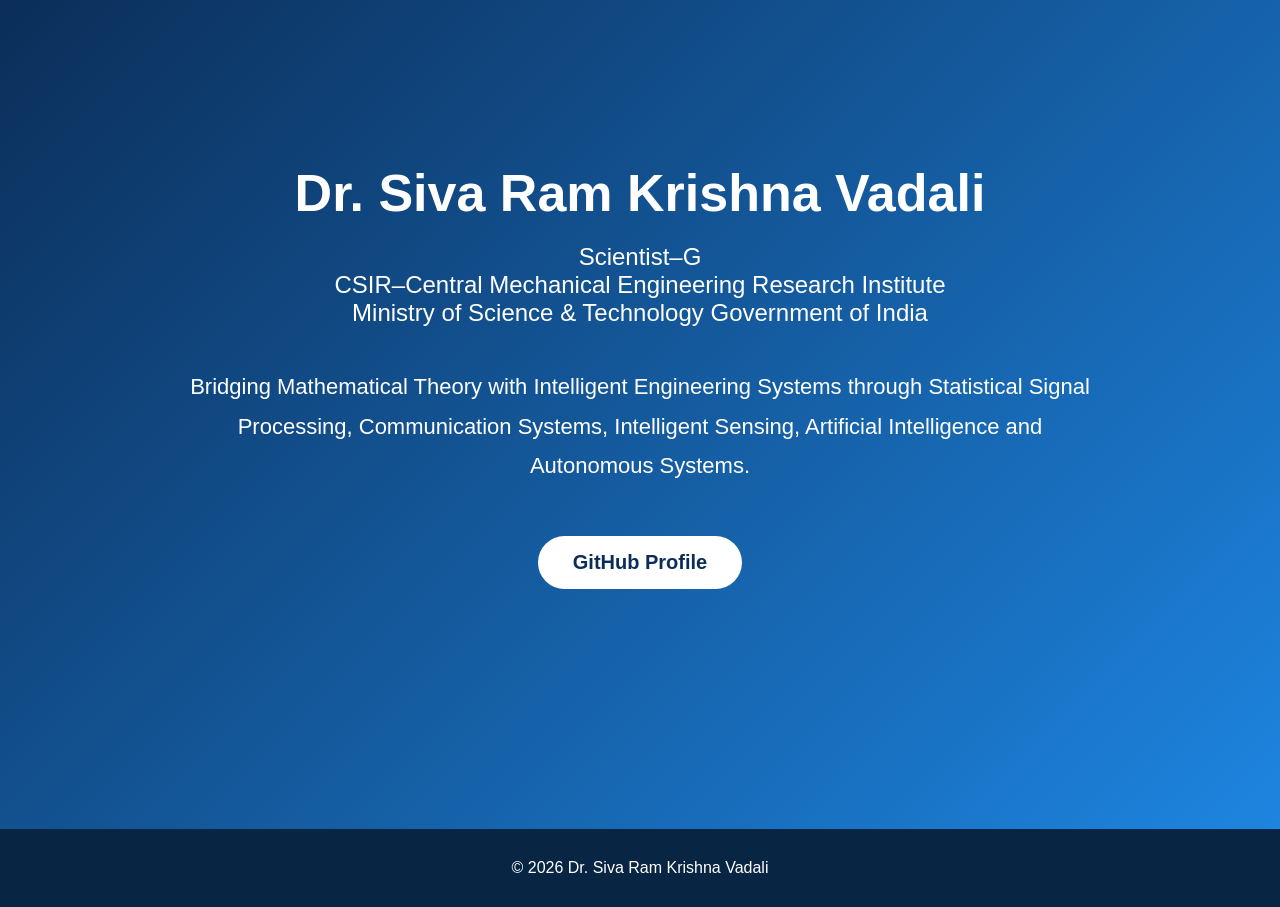
==== index.html @ efeb43cc "Update index.html" ====
<!DOCTYPE html>
<html lang="en">

<head>

<meta charset="UTF-8">

<meta name="viewport" content="width=device-width, initial-scale=1.0">

<title>Dr. Siva Ram Krishna Vadali</title>

<style>

body{

margin:0;

font-family:Segoe UI,Arial,sans-serif;

background:linear-gradient(135deg,#0B2E59,#1E88E5);

color:white;

text-align:center;

}

.hero{

padding:120px 20px;

}

h1{

font-size:52px;

margin-bottom:10px;

}

h2{

font-weight:300;

margin-bottom:40px;

}

p{

max-width:900px;

margin:auto;

font-size:22px;

line-height:1.8;

}

.button{

display:inline-block;

margin-top:50px;

padding:15px 35px;

background:white;

color:#0B2E59;

text-decoration:none;

font-size:20px;

border-radius:40px;

font-weight:bold;

}

.button:hover{

background:#FFD54F;

}

footer{

margin-top:120px;

padding:30px;

background:#082544;

}

</style>

</head>

<body>

<section class="hero">

<h1>Dr. Siva Ram Krishna Vadali</h1>

<h2>

Scientist–G

<br>

CSIR–Central Mechanical Engineering Research Institute

<br>

Ministry of Science & Technology

Government of India

</h2>

<p>

Bridging Mathematical Theory with Intelligent Engineering Systems through Statistical Signal Processing, Communication Systems, Intelligent Sensing, Artificial Intelligence and Autonomous Systems.

</p>

<a class="button"

href="https://github.com/vadali-SRK">

GitHub Profile

</a>

</section>

<footer>

© 2026 Dr. Siva Ram Krishna Vadali

</footer>

</body>

</html>
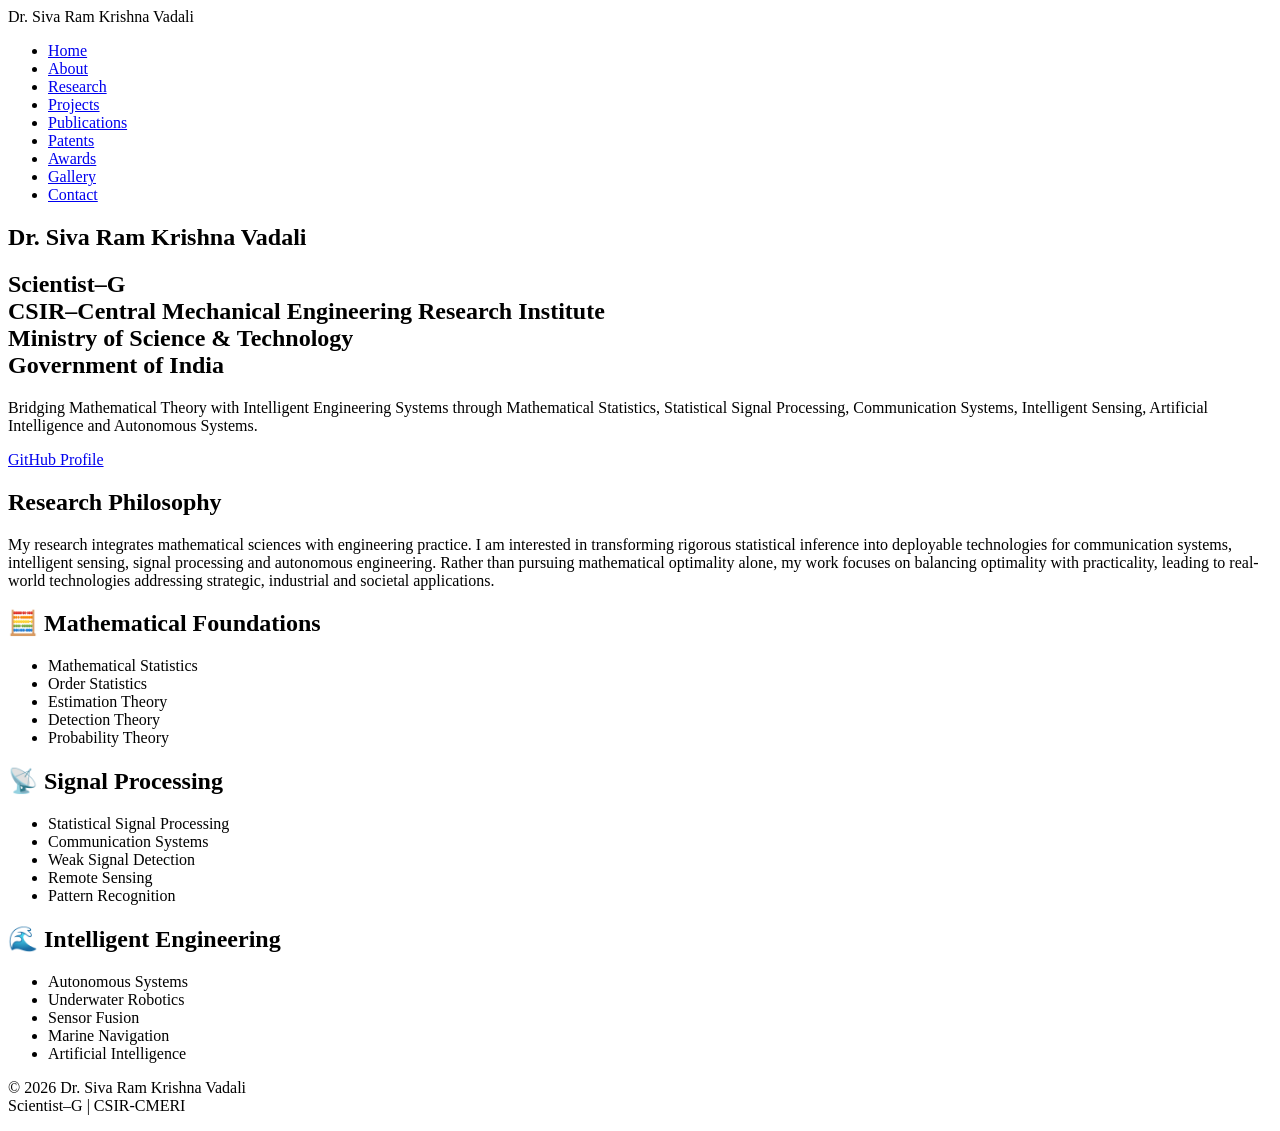
==== commit a5261558: "Update index.html" ====
--- a/index.html
+++ b/index.html
@@ -4,108 +4,57 @@
 <head>
 
 <meta charset="UTF-8">
-
 <meta name="viewport" content="width=device-width, initial-scale=1.0">
 
 <title>Dr. Siva Ram Krishna Vadali</title>
 
-<style>
-
-body{
-
-margin:0;
-
-font-family:Segoe UI,Arial,sans-serif;
-
-background:linear-gradient(135deg,#0B2E59,#1E88E5);
-
-color:white;
-
-text-align:center;
-
-}
-
-.hero{
-
-padding:120px 20px;
-
-}
-
-h1{
-
-font-size:52px;
-
-margin-bottom:10px;
-
-}
-
-h2{
-
-font-weight:300;
-
-margin-bottom:40px;
-
-}
-
-p{
-
-max-width:900px;
-
-margin:auto;
-
-font-size:22px;
-
-line-height:1.8;
-
-}
-
-.button{
-
-display:inline-block;
-
-margin-top:50px;
-
-padding:15px 35px;
-
-background:white;
-
-color:#0B2E59;
-
-text-decoration:none;
-
-font-size:20px;
-
-border-radius:40px;
-
-font-weight:bold;
-
-}
-
-.button:hover{
-
-background:#FFD54F;
-
-}
-
-footer{
-
-margin-top:120px;
-
-padding:30px;
-
-background:#082544;
-
-}
-
-</style>
+<link rel="stylesheet" href="css/style.css">
 
 </head>
 
 <body>
 
+<nav>
+
+<div class="logo">
+
+Dr. Siva Ram Krishna Vadali
+
+</div>
+
+<ul>
+
+<li><a href="#">Home</a></li>
+
+<li><a href="#">About</a></li>
+
+<li><a href="#">Research</a></li>
+
+<li><a href="#">Projects</a></li>
+
+<li><a href="#">Publications</a></li>
+
+<li><a href="#">Patents</a></li>
+
+<li><a href="#">Awards</a></li>
+
+<li><a href="#">Gallery</a></li>
+
+<li><a href="#">Contact</a></li>
+
+</ul>
+
+</nav>
+
+
+
 <section class="hero">
 
-<h1>Dr. Siva Ram Krishna Vadali</h1>
+<h1>
+
+Dr. Siva Ram Krishna Vadali
+
+</h1>
 
 <h2>
 
@@ -119,13 +68,18 @@
 
 Ministry of Science & Technology
 
+<br>
+
 Government of India
 
 </h2>
 
 <p>
 
-Bridging Mathematical Theory with Intelligent Engineering Systems through Statistical Signal Processing, Communication Systems, Intelligent Sensing, Artificial Intelligence and Autonomous Systems.
+Bridging Mathematical Theory with Intelligent Engineering Systems through
+Mathematical Statistics, Statistical Signal Processing,
+Communication Systems, Intelligent Sensing,
+Artificial Intelligence and Autonomous Systems.
 
 </p>
 
@@ -139,12 +93,132 @@
 
 </section>
 
+
+
+<section class="intro">
+
+<h2>
+
+Research Philosophy
+
+</h2>
+
+<p>
+
+My research integrates mathematical sciences with engineering practice.
+I am interested in transforming rigorous statistical inference into
+deployable technologies for communication systems, intelligent sensing,
+signal processing and autonomous engineering.
+
+Rather than pursuing mathematical optimality alone,
+my work focuses on balancing optimality with practicality,
+leading to real-world technologies addressing strategic,
+industrial and societal applications.
+
+</p>
+
+</section>
+
+
+
+<section class="cards">
+
+<div class="card">
+
+<h2>
+
+🧮 Mathematical Foundations
+
+</h2>
+
+<ul>
+
+<li>Mathematical Statistics</li>
+
+<li>Order Statistics</li>
+
+<li>Estimation Theory</li>
+
+<li>Detection Theory</li>
+
+<li>Probability Theory</li>
+
+</ul>
+
+</div>
+
+
+
+<div class="card">
+
+<h2>
+
+📡 Signal Processing
+
+</h2>
+
+<ul>
+
+<li>Statistical Signal Processing</li>
+
+<li>Communication Systems</li>
+
+<li>Weak Signal Detection</li>
+
+<li>Remote Sensing</li>
+
+<li>Pattern Recognition</li>
+
+</ul>
+
+</div>
+
+
+
+<div class="card">
+
+<h2>
+
+🌊 Intelligent Engineering
+
+</h2>
+
+<ul>
+
+<li>Autonomous Systems</li>
+
+<li>Underwater Robotics</li>
+
+<li>Sensor Fusion</li>
+
+<li>Marine Navigation</li>
+
+<li>Artificial Intelligence</li>
+
+</ul>
+
+</div>
+
+</section>
+
+
+
 <footer>
 
+<p>
+
 © 2026 Dr. Siva Ram Krishna Vadali
 
+<br>
+
+Scientist–G | CSIR-CMERI
+
+</p>
+
 </footer>
 
+<script src="js/script.js"></script>
+
 </body>
 
 </html>
--- a/css/style.css
+++ b/css/style.css
@@ -0,0 +1,3 @@
+body{
+
+}
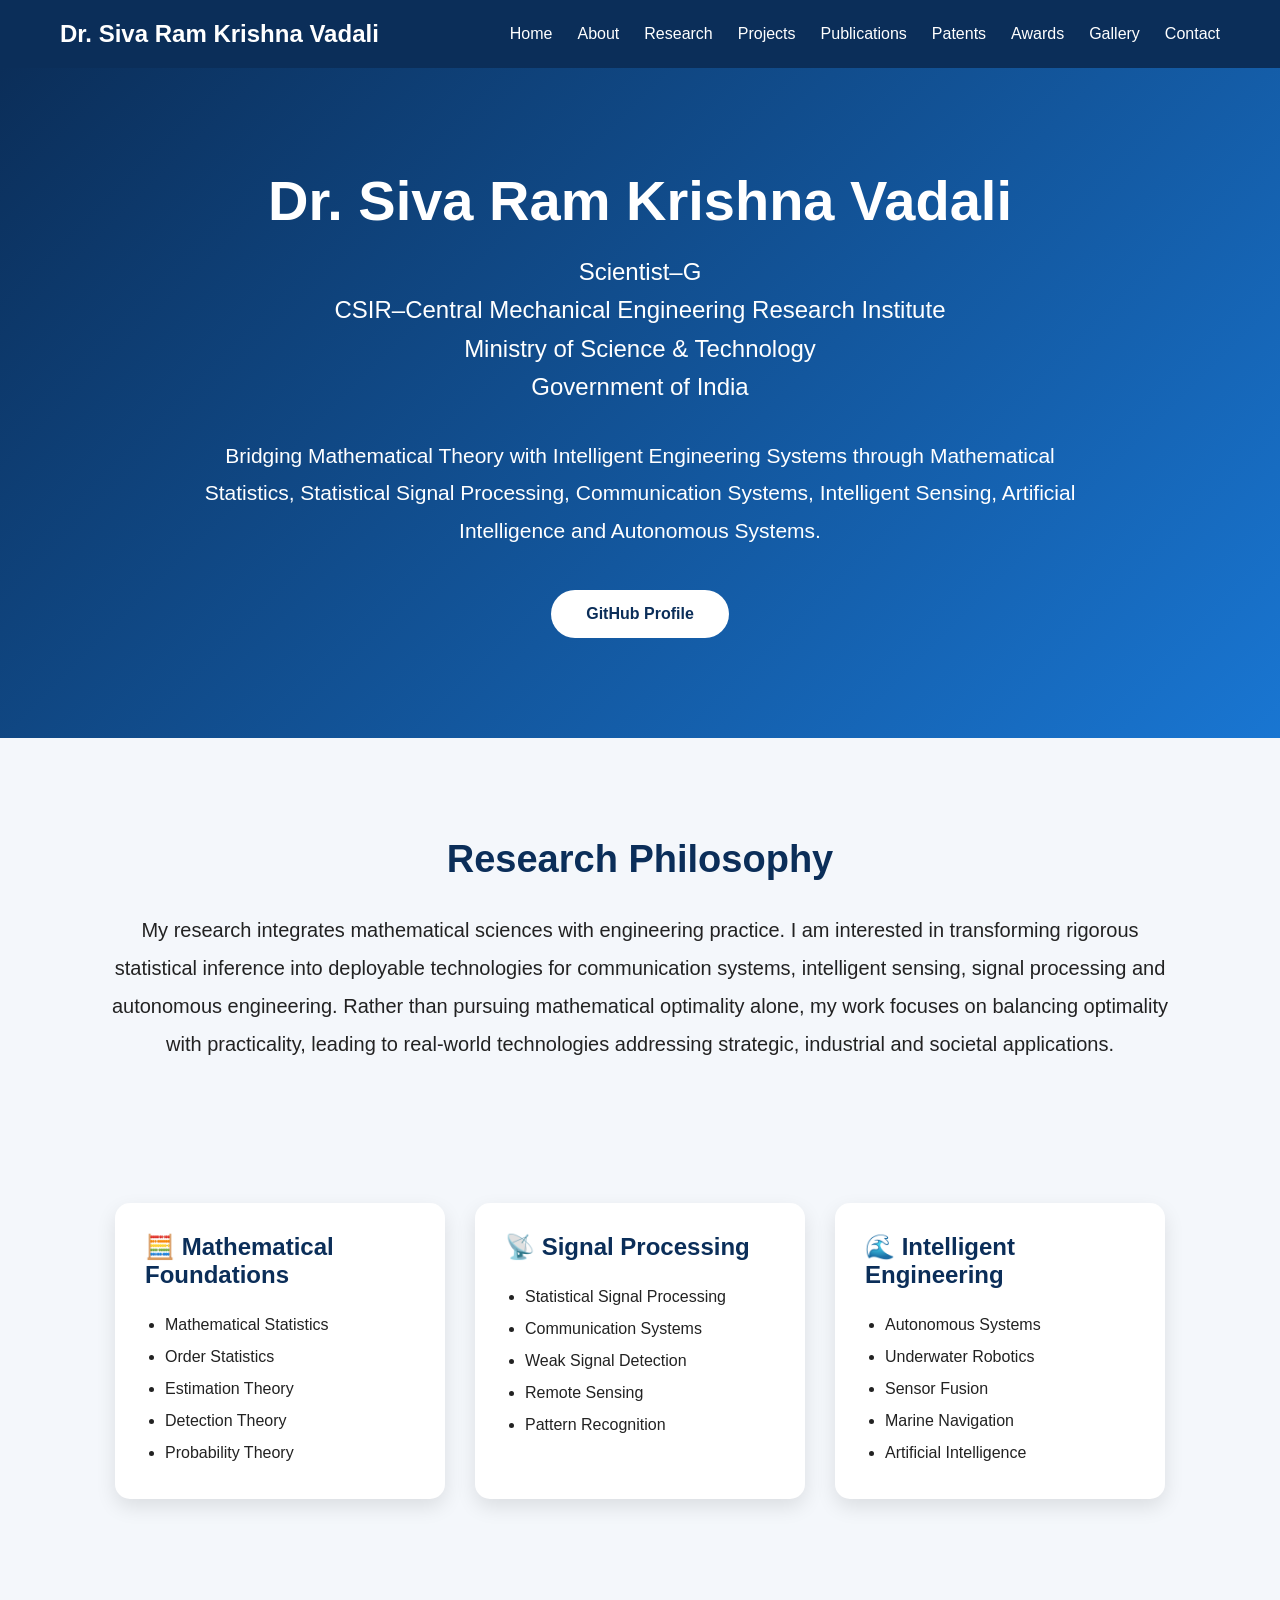
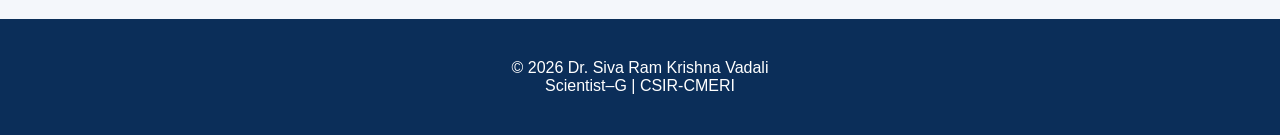
==== commit 675940c5: "Update index.html" ====
--- a/index.html
+++ b/index.html
@@ -24,23 +24,23 @@
 
 <ul>
 
-<li><a href="#">Home</a></li>
-
-<li><a href="#">About</a></li>
-
-<li><a href="#">Research</a></li>
-
-<li><a href="#">Projects</a></li>
-
-<li><a href="#">Publications</a></li>
-
-<li><a href="#">Patents</a></li>
-
-<li><a href="#">Awards</a></li>
-
-<li><a href="#">Gallery</a></li>
-
-<li><a href="#">Contact</a></li>
+<li><a href="index.html">Home</a></li>
+
+<li><a href="about.html">About</a></li>
+
+<li><a href="research.html">Research</a></li>
+
+<li><a href="projects.html">Projects</a></li>
+
+<li><a href="publications.html">Publications</a></li>
+
+<li><a href="patents.html">Patents</a></li>
+
+<li><a href="awards.html">Awards</a></li>
+
+<li><a href="gallery.html">Gallery</a></li>
+
+<li><a href="contact.html">Contact</a></li>
 
 </ul>
 
--- a/css/style.css
+++ b/css/style.css
@@ -1,3 +1,227 @@
+*{
+margin:0;
+padding:0;
+box-sizing:border-box;
+}
+
 body{
 
-}
+font-family:Segoe UI,Arial,sans-serif;
+
+background:#f4f7fb;
+
+color:#222;
+
+}
+
+nav{
+
+display:flex;
+
+justify-content:space-between;
+
+align-items:center;
+
+background:#0b2e59;
+
+padding:20px 60px;
+
+position:sticky;
+
+top:0;
+
+}
+
+.logo{
+
+color:white;
+
+font-size:24px;
+
+font-weight:bold;
+
+}
+
+nav ul{
+
+display:flex;
+
+list-style:none;
+
+gap:25px;
+
+}
+
+nav a{
+
+color:white;
+
+text-decoration:none;
+
+font-size:16px;
+
+}
+
+.hero{
+
+padding:100px 20px;
+
+text-align:center;
+
+background:linear-gradient(135deg,#0b2e59,#1976d2);
+
+color:white;
+
+}
+
+.hero h1{
+
+font-size:56px;
+
+margin-bottom:20px;
+
+}
+
+.hero h2{
+
+font-weight:300;
+
+line-height:1.6;
+
+margin-bottom:30px;
+
+}
+
+.hero p{
+
+max-width:900px;
+
+margin:auto;
+
+font-size:21px;
+
+line-height:1.8;
+
+}
+
+.button{
+
+display:inline-block;
+
+margin-top:40px;
+
+padding:15px 35px;
+
+background:white;
+
+color:#0b2e59;
+
+font-weight:bold;
+
+border-radius:40px;
+
+text-decoration:none;
+
+}
+
+.button:hover{
+
+background:#ffd54f;
+
+}
+
+.intro{
+
+max-width:1100px;
+
+margin:80px auto;
+
+padding:20px;
+
+text-align:center;
+
+}
+
+.intro h2{
+
+font-size:38px;
+
+margin-bottom:30px;
+
+color:#0b2e59;
+
+}
+
+.intro p{
+
+font-size:20px;
+
+line-height:1.9;
+
+}
+
+.cards{
+
+display:flex;
+
+justify-content:center;
+
+gap:30px;
+
+padding:40px;
+
+flex-wrap:wrap;
+
+}
+
+.card{
+
+background:white;
+
+width:330px;
+
+padding:30px;
+
+border-radius:15px;
+
+box-shadow:0 8px 20px rgba(0,0,0,0.1);
+
+transition:0.3s;
+
+}
+
+.card:hover{
+
+transform:translateY(-10px);
+
+}
+
+.card h2{
+
+color:#0b2e59;
+
+margin-bottom:20px;
+
+}
+
+.card ul{
+
+padding-left:20px;
+
+line-height:2;
+
+}
+
+footer{
+
+margin-top:80px;
+
+background:#0b2e59;
+
+color:white;
+
+text-align:center;
+
+padding:40px;
+
+}
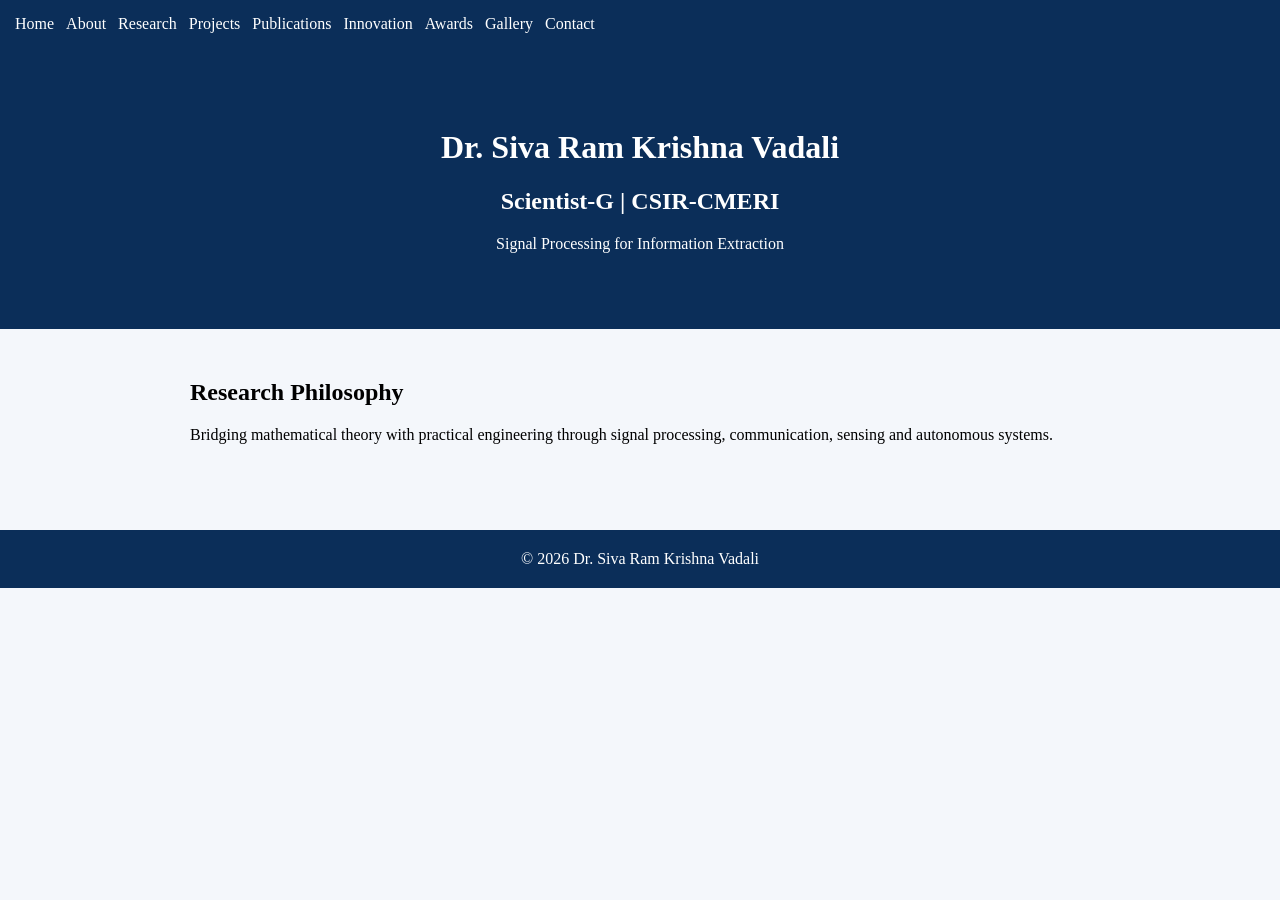
==== commit d8614179: "Add files via upload" ====
--- a/index.html
+++ b/index.html
@@ -1,224 +1 @@
-<!DOCTYPE html>
-<html lang="en">
-
-<head>
-
-<meta charset="UTF-8">
-<meta name="viewport" content="width=device-width, initial-scale=1.0">
-
-<title>Dr. Siva Ram Krishna Vadali</title>
-
-<link rel="stylesheet" href="css/style.css">
-
-</head>
-
-<body>
-
-<nav>
-
-<div class="logo">
-
-Dr. Siva Ram Krishna Vadali
-
-</div>
-
-<ul>
-
-<li><a href="index.html">Home</a></li>
-
-<li><a href="about.html">About</a></li>
-
-<li><a href="research.html">Research</a></li>
-
-<li><a href="projects.html">Projects</a></li>
-
-<li><a href="publications.html">Publications</a></li>
-
-<li><a href="patents.html">Patents</a></li>
-
-<li><a href="awards.html">Awards</a></li>
-
-<li><a href="gallery.html">Gallery</a></li>
-
-<li><a href="contact.html">Contact</a></li>
-
-</ul>
-
-</nav>
-
-
-
-<section class="hero">
-
-<h1>
-
-Dr. Siva Ram Krishna Vadali
-
-</h1>
-
-<h2>
-
-Scientist–G
-
-<br>
-
-CSIR–Central Mechanical Engineering Research Institute
-
-<br>
-
-Ministry of Science & Technology
-
-<br>
-
-Government of India
-
-</h2>
-
-<p>
-
-Bridging Mathematical Theory with Intelligent Engineering Systems through
-Mathematical Statistics, Statistical Signal Processing,
-Communication Systems, Intelligent Sensing,
-Artificial Intelligence and Autonomous Systems.
-
-</p>
-
-<a class="button"
-
-href="https://github.com/vadali-SRK">
-
-GitHub Profile
-
-</a>
-
-</section>
-
-
-
-<section class="intro">
-
-<h2>
-
-Research Philosophy
-
-</h2>
-
-<p>
-
-My research integrates mathematical sciences with engineering practice.
-I am interested in transforming rigorous statistical inference into
-deployable technologies for communication systems, intelligent sensing,
-signal processing and autonomous engineering.
-
-Rather than pursuing mathematical optimality alone,
-my work focuses on balancing optimality with practicality,
-leading to real-world technologies addressing strategic,
-industrial and societal applications.
-
-</p>
-
-</section>
-
-
-
-<section class="cards">
-
-<div class="card">
-
-<h2>
-
-🧮 Mathematical Foundations
-
-</h2>
-
-<ul>
-
-<li>Mathematical Statistics</li>
-
-<li>Order Statistics</li>
-
-<li>Estimation Theory</li>
-
-<li>Detection Theory</li>
-
-<li>Probability Theory</li>
-
-</ul>
-
-</div>
-
-
-
-<div class="card">
-
-<h2>
-
-📡 Signal Processing
-
-</h2>
-
-<ul>
-
-<li>Statistical Signal Processing</li>
-
-<li>Communication Systems</li>
-
-<li>Weak Signal Detection</li>
-
-<li>Remote Sensing</li>
-
-<li>Pattern Recognition</li>
-
-</ul>
-
-</div>
-
-
-
-<div class="card">
-
-<h2>
-
-🌊 Intelligent Engineering
-
-</h2>
-
-<ul>
-
-<li>Autonomous Systems</li>
-
-<li>Underwater Robotics</li>
-
-<li>Sensor Fusion</li>
-
-<li>Marine Navigation</li>
-
-<li>Artificial Intelligence</li>
-
-</ul>
-
-</div>
-
-</section>
-
-
-
-<footer>
-
-<p>
-
-© 2026 Dr. Siva Ram Krishna Vadali
-
-<br>
-
-Scientist–G | CSIR-CMERI
-
-</p>
-
-</footer>
-
-<script src="js/script.js"></script>
-
-</body>
-
-</html>
+<!doctype html><html><head><meta charset="utf-8"><meta name="viewport" content="width=device-width,initial-scale=1"><title>Home</title><link rel="stylesheet" href="css/style.css"></head><body><nav><a href="index.html">Home</a><a href="about.html">About</a><a href="research.html">Research</a><a href="projects.html">Projects</a><a href="publications.html">Publications</a><a href="innovation.html">Innovation</a><a href="awards.html">Awards</a><a href="gallery.html">Gallery</a><a href="contact.html">Contact</a></nav><div class='hero'><h1>Dr. Siva Ram Krishna Vadali</h1><h2>Scientist-G | CSIR-CMERI</h2><p>Signal Processing for Information Extraction</p></div><div class='container'><h2>Research Philosophy</h2><p>Bridging mathematical theory with practical engineering through signal processing, communication, sensing and autonomous systems.</p></div><footer>© 2026 Dr. Siva Ram Krishna Vadali</footer></body></html>
--- a/css/style.css
+++ b/css/style.css
@@ -1,227 +1 @@
-*{
-margin:0;
-padding:0;
-box-sizing:border-box;
-}
-
-body{
-
-font-family:Segoe UI,Arial,sans-serif;
-
-background:#f4f7fb;
-
-color:#222;
-
-}
-
-nav{
-
-display:flex;
-
-justify-content:space-between;
-
-align-items:center;
-
-background:#0b2e59;
-
-padding:20px 60px;
-
-position:sticky;
-
-top:0;
-
-}
-
-.logo{
-
-color:white;
-
-font-size:24px;
-
-font-weight:bold;
-
-}
-
-nav ul{
-
-display:flex;
-
-list-style:none;
-
-gap:25px;
-
-}
-
-nav a{
-
-color:white;
-
-text-decoration:none;
-
-font-size:16px;
-
-}
-
-.hero{
-
-padding:100px 20px;
-
-text-align:center;
-
-background:linear-gradient(135deg,#0b2e59,#1976d2);
-
-color:white;
-
-}
-
-.hero h1{
-
-font-size:56px;
-
-margin-bottom:20px;
-
-}
-
-.hero h2{
-
-font-weight:300;
-
-line-height:1.6;
-
-margin-bottom:30px;
-
-}
-
-.hero p{
-
-max-width:900px;
-
-margin:auto;
-
-font-size:21px;
-
-line-height:1.8;
-
-}
-
-.button{
-
-display:inline-block;
-
-margin-top:40px;
-
-padding:15px 35px;
-
-background:white;
-
-color:#0b2e59;
-
-font-weight:bold;
-
-border-radius:40px;
-
-text-decoration:none;
-
-}
-
-.button:hover{
-
-background:#ffd54f;
-
-}
-
-.intro{
-
-max-width:1100px;
-
-margin:80px auto;
-
-padding:20px;
-
-text-align:center;
-
-}
-
-.intro h2{
-
-font-size:38px;
-
-margin-bottom:30px;
-
-color:#0b2e59;
-
-}
-
-.intro p{
-
-font-size:20px;
-
-line-height:1.9;
-
-}
-
-.cards{
-
-display:flex;
-
-justify-content:center;
-
-gap:30px;
-
-padding:40px;
-
-flex-wrap:wrap;
-
-}
-
-.card{
-
-background:white;
-
-width:330px;
-
-padding:30px;
-
-border-radius:15px;
-
-box-shadow:0 8px 20px rgba(0,0,0,0.1);
-
-transition:0.3s;
-
-}
-
-.card:hover{
-
-transform:translateY(-10px);
-
-}
-
-.card h2{
-
-color:#0b2e59;
-
-margin-bottom:20px;
-
-}
-
-.card ul{
-
-padding-left:20px;
-
-line-height:2;
-
-}
-
-footer{
-
-margin-top:80px;
-
-background:#0b2e59;
-
-color:white;
-
-text-align:center;
-
-padding:40px;
-
-}
+body{font-family:Segoe UI;margin:0;background:#f4f7fb}nav{background:#0b2e59;padding:15px}nav a{color:#fff;margin-right:12px;text-decoration:none}.hero{background:#0b2e59;color:#fff;padding:60px;text-align:center}.container{max-width:900px;margin:auto;padding:30px}footer{background:#0b2e59;color:#fff;padding:20px;text-align:center;margin-top:40px}
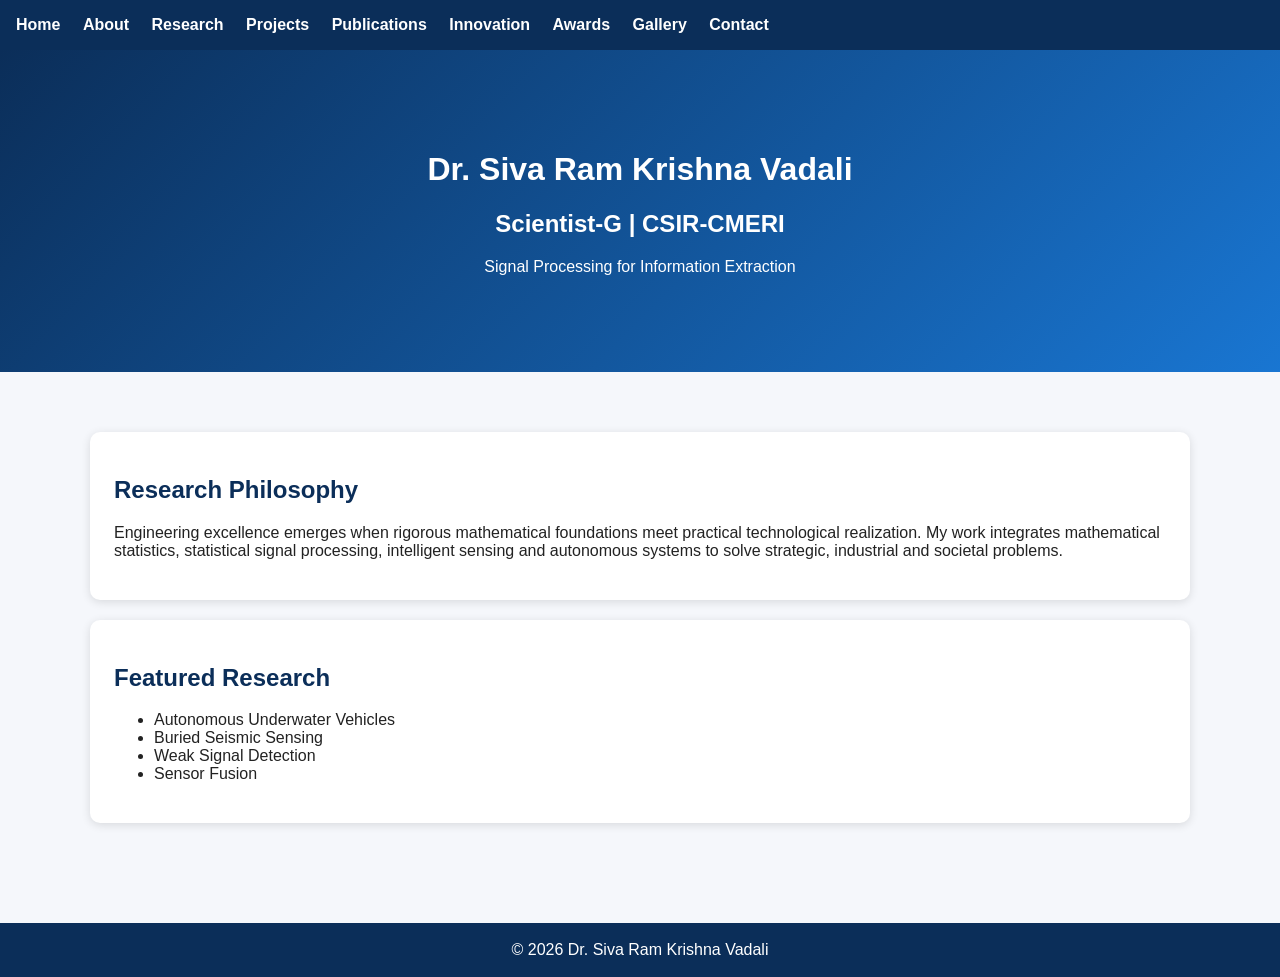
==== commit 9d529ba7: "Add files via upload" ====
--- a/index.html
+++ b/index.html
@@ -1 +1,14 @@
-<!doctype html><html><head><meta charset="utf-8"><meta name="viewport" content="width=device-width,initial-scale=1"><title>Home</title><link rel="stylesheet" href="css/style.css"></head><body><nav><a href="index.html">Home</a><a href="about.html">About</a><a href="research.html">Research</a><a href="projects.html">Projects</a><a href="publications.html">Publications</a><a href="innovation.html">Innovation</a><a href="awards.html">Awards</a><a href="gallery.html">Gallery</a><a href="contact.html">Contact</a></nav><div class='hero'><h1>Dr. Siva Ram Krishna Vadali</h1><h2>Scientist-G | CSIR-CMERI</h2><p>Signal Processing for Information Extraction</p></div><div class='container'><h2>Research Philosophy</h2><p>Bridging mathematical theory with practical engineering through signal processing, communication, sensing and autonomous systems.</p></div><footer>© 2026 Dr. Siva Ram Krishna Vadali</footer></body></html>+<!DOCTYPE html><html><head><meta charset='utf-8'><meta name='viewport' content='width=device-width,initial-scale=1'><title>index</title><link rel='stylesheet' href='css/style.css'></head><body><nav>
+<a href="index.html">Home</a>
+<a href="about.html">About</a>
+<a href="research.html">Research</a>
+<a href="projects.html">Projects</a>
+<a href="publications.html">Publications</a>
+<a href="innovation.html">Innovation</a>
+<a href="awards.html">Awards</a>
+<a href="gallery.html">Gallery</a>
+<a href="contact.html">Contact</a>
+</nav><div class='hero'><h1>Dr. Siva Ram Krishna Vadali</h1><h2>Scientist-G | CSIR-CMERI</h2><p>Signal Processing for Information Extraction</p></div>
+<div class='container'>
+<div class='card'><h2>Research Philosophy</h2><p>Engineering excellence emerges when rigorous mathematical foundations meet practical technological realization. My work integrates mathematical statistics, statistical signal processing, intelligent sensing and autonomous systems to solve strategic, industrial and societal problems.</p></div>
+<div class='card'><h2>Featured Research</h2><ul><li>Autonomous Underwater Vehicles</li><li>Buried Seismic Sensing</li><li>Weak Signal Detection</li><li>Sensor Fusion</li></ul></div></div><footer>© 2026 Dr. Siva Ram Krishna Vadali</footer></body></html>
--- a/css/style.css
+++ b/css/style.css
@@ -1 +1,8 @@
-body{font-family:Segoe UI;margin:0;background:#f4f7fb}nav{background:#0b2e59;padding:15px}nav a{color:#fff;margin-right:12px;text-decoration:none}.hero{background:#0b2e59;color:#fff;padding:60px;text-align:center}.container{max-width:900px;margin:auto;padding:30px}footer{background:#0b2e59;color:#fff;padding:20px;text-align:center;margin-top:40px}+body{margin:0;font-family:Segoe UI,Arial;background:#f5f7fb;color:#222}
+nav{background:#0b2e59;padding:16px;position:sticky;top:0}
+nav a{color:#fff;text-decoration:none;margin-right:18px;font-weight:600}
+.hero{padding:80px 20px;background:linear-gradient(135deg,#0b2e59,#1976d2);color:#fff;text-align:center}
+.container{max-width:1100px;margin:auto;padding:40px}
+.card{background:#fff;padding:24px;margin:20px 0;border-radius:10px;box-shadow:0 2px 10px rgba(0,0,0,.12)}
+footer{background:#0b2e59;color:#fff;text-align:center;padding:18px;margin-top:40px}
+h1,h2{color:#0b2e59}.hero h1,.hero h2{color:#fff}
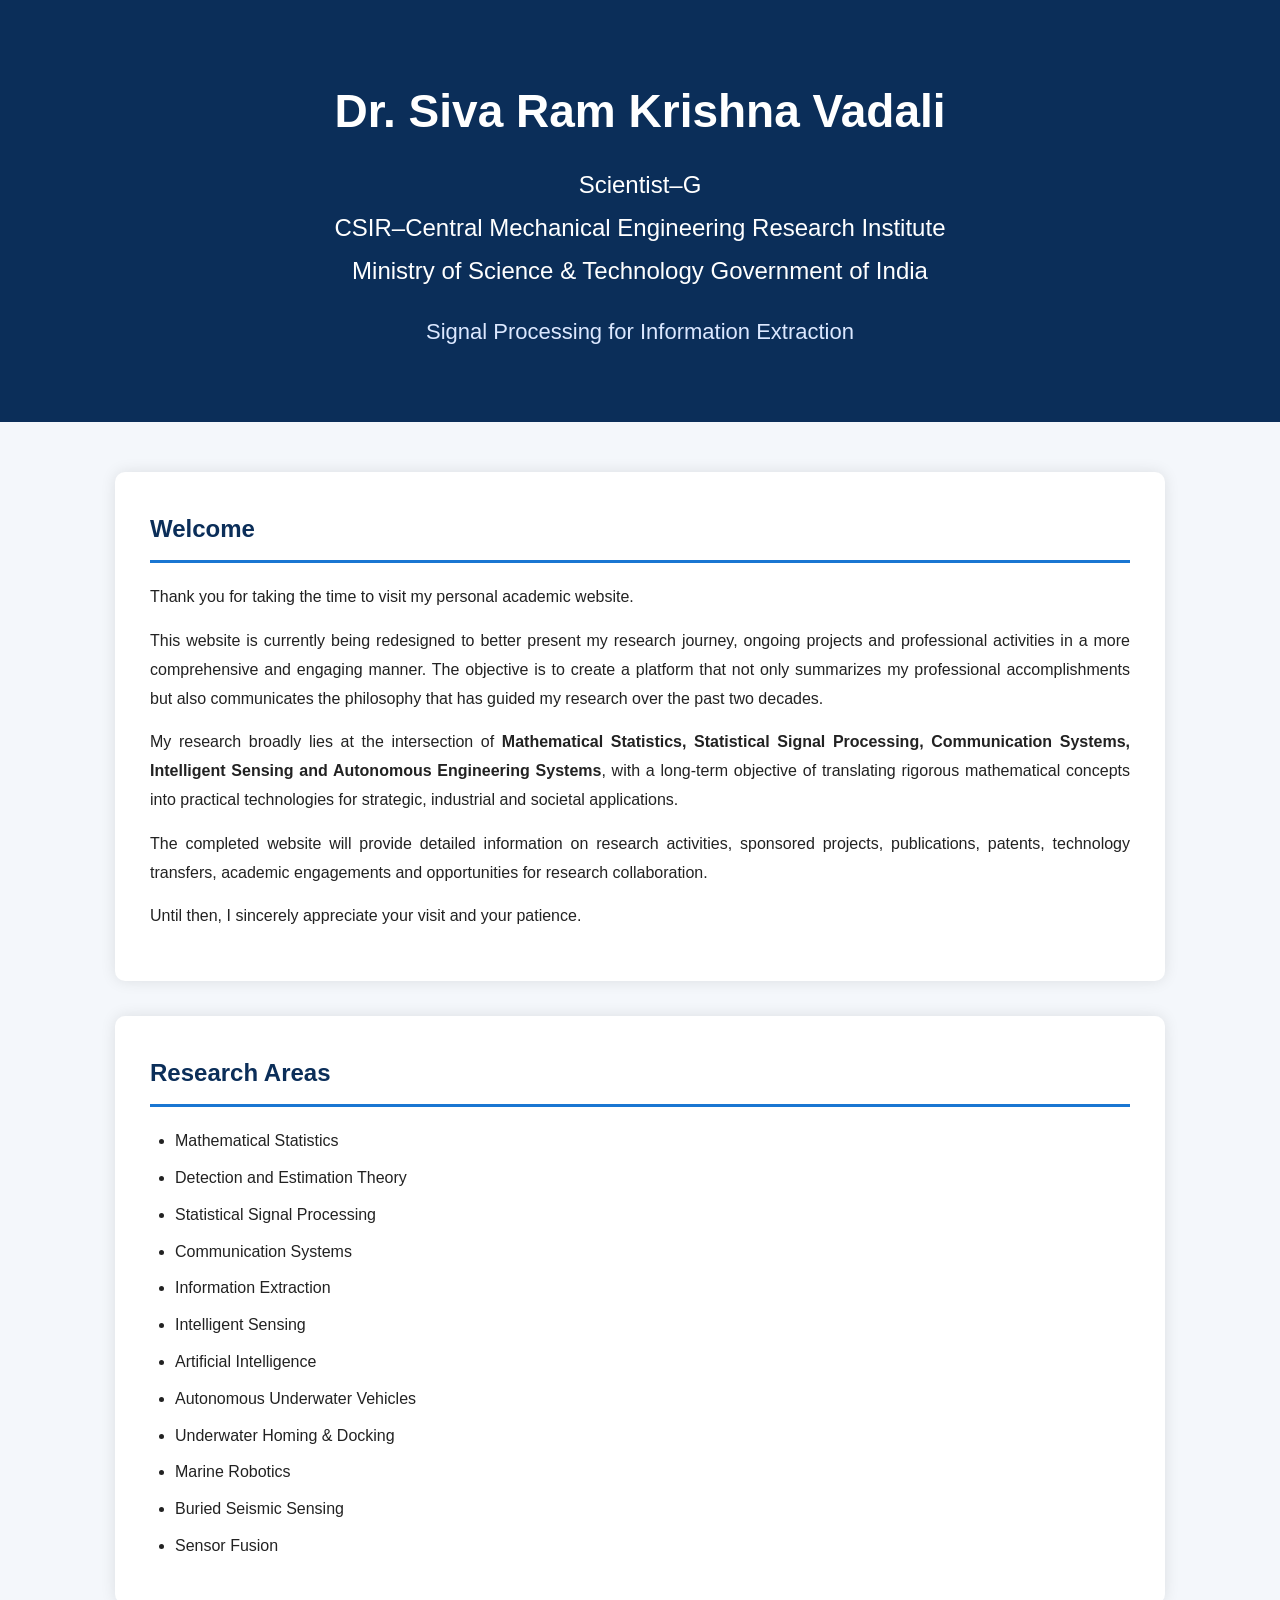
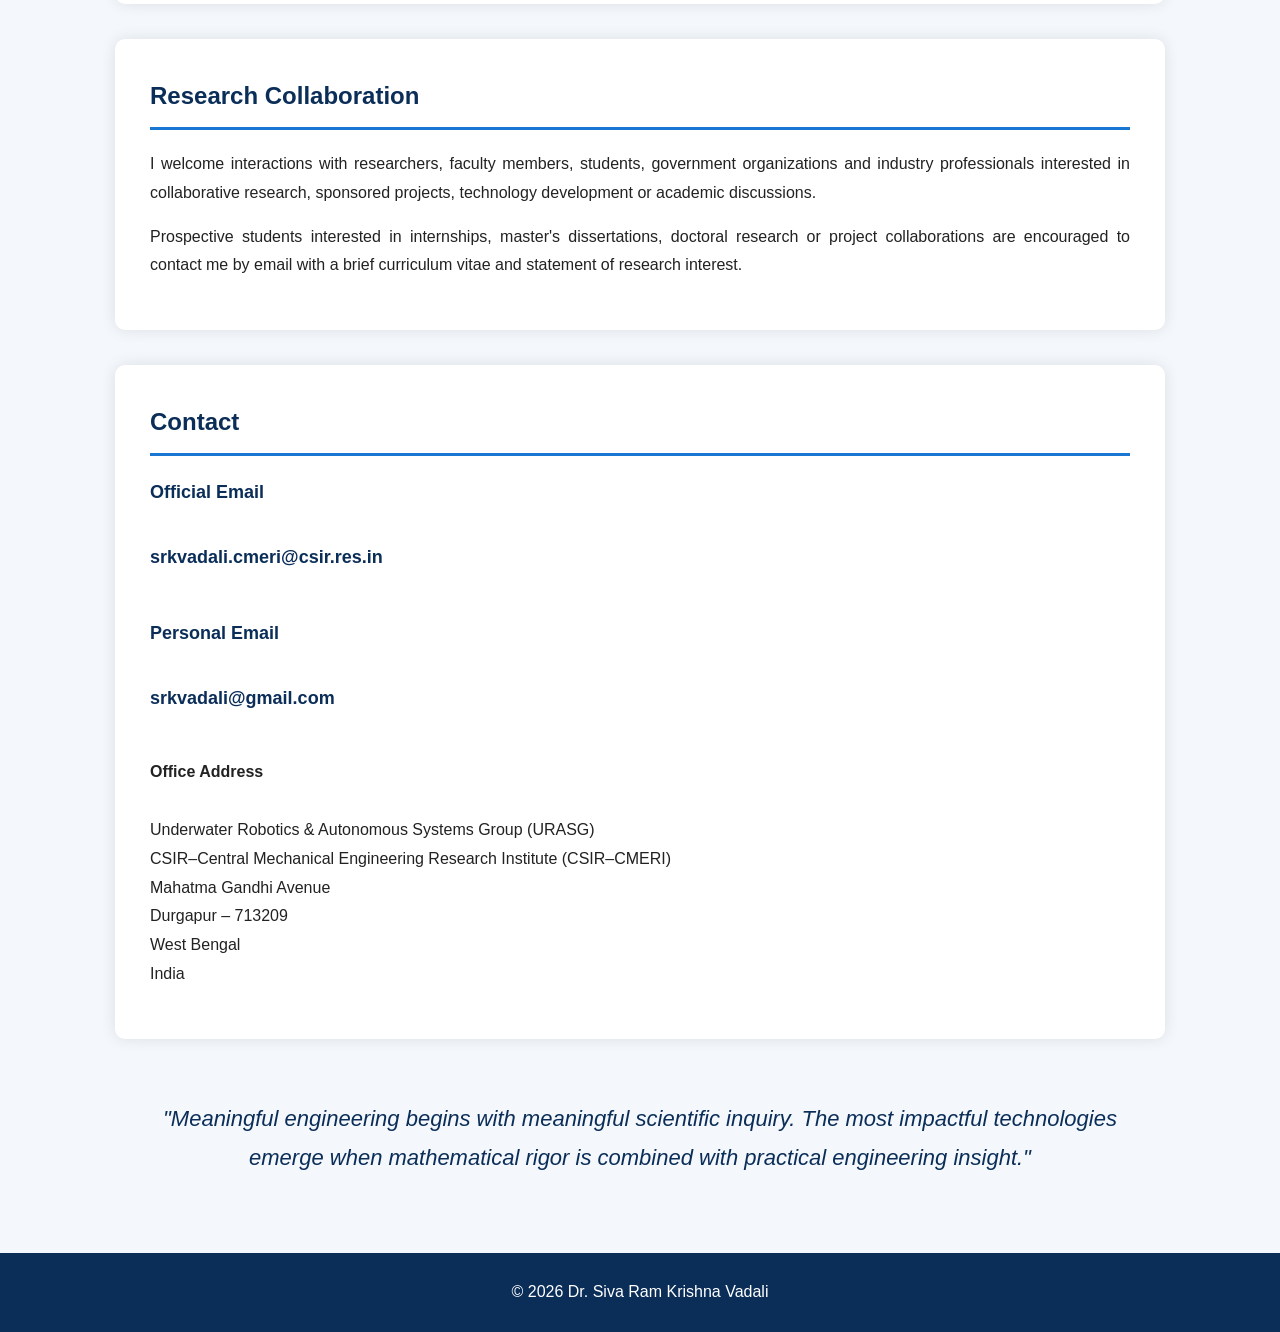
==== commit 64c2027d: "Update index.html" ====
--- a/index.html
+++ b/index.html
@@ -1,14 +1,351 @@
-<!DOCTYPE html><html><head><meta charset='utf-8'><meta name='viewport' content='width=device-width,initial-scale=1'><title>index</title><link rel='stylesheet' href='css/style.css'></head><body><nav>
-<a href="index.html">Home</a>
-<a href="about.html">About</a>
-<a href="research.html">Research</a>
-<a href="projects.html">Projects</a>
-<a href="publications.html">Publications</a>
-<a href="innovation.html">Innovation</a>
-<a href="awards.html">Awards</a>
-<a href="gallery.html">Gallery</a>
-<a href="contact.html">Contact</a>
-</nav><div class='hero'><h1>Dr. Siva Ram Krishna Vadali</h1><h2>Scientist-G | CSIR-CMERI</h2><p>Signal Processing for Information Extraction</p></div>
-<div class='container'>
-<div class='card'><h2>Research Philosophy</h2><p>Engineering excellence emerges when rigorous mathematical foundations meet practical technological realization. My work integrates mathematical statistics, statistical signal processing, intelligent sensing and autonomous systems to solve strategic, industrial and societal problems.</p></div>
-<div class='card'><h2>Featured Research</h2><ul><li>Autonomous Underwater Vehicles</li><li>Buried Seismic Sensing</li><li>Weak Signal Detection</li><li>Sensor Fusion</li></ul></div></div><footer>© 2026 Dr. Siva Ram Krishna Vadali</footer></body></html>+<!DOCTYPE html>
+<html lang="en">
+
+<head>
+
+<meta charset="UTF-8">
+<meta name="viewport" content="width=device-width, initial-scale=1.0">
+
+<title>Dr. Siva Ram Krishna Vadali</title>
+
+<style>
+
+*{
+    margin:0;
+    padding:0;
+    box-sizing:border-box;
+}
+
+body{
+
+    font-family:Segoe UI, Arial, sans-serif;
+    background:#f4f7fb;
+    color:#222;
+    line-height:1.8;
+
+}
+
+header{
+
+    background:#0b2e59;
+    color:white;
+    text-align:center;
+    padding:70px 20px;
+
+}
+
+header h1{
+
+    font-size:46px;
+    margin-bottom:10px;
+
+}
+
+header h2{
+
+    font-weight:400;
+    margin-bottom:20px;
+
+}
+
+.tagline{
+
+    font-size:22px;
+    color:#dce8ff;
+
+}
+
+.container{
+
+    max-width:1100px;
+    margin:auto;
+    padding:50px 25px;
+
+}
+
+.section{
+
+    background:white;
+    padding:35px;
+    margin-bottom:35px;
+    border-radius:10px;
+    box-shadow:0px 0px 15px rgba(0,0,0,0.10);
+
+}
+
+.section h2{
+
+    color:#0b2e59;
+    margin-bottom:20px;
+    border-bottom:3px solid #1976d2;
+    padding-bottom:10px;
+
+}
+
+.section p{
+
+    text-align:justify;
+    margin-bottom:15px;
+
+}
+
+ul{
+
+    margin-left:25px;
+
+}
+
+li{
+
+    margin-bottom:8px;
+
+}
+
+.quote{
+
+    font-size:22px;
+    text-align:center;
+    font-style:italic;
+    color:#0b2e59;
+    padding:25px;
+
+}
+
+footer{
+
+    background:#0b2e59;
+    color:white;
+    text-align:center;
+    padding:25px;
+
+}
+
+.email{
+
+    color:#0b2e59;
+    font-weight:bold;
+    font-size:18px;
+
+}
+
+</style>
+
+</head>
+
+<body>
+
+<header>
+
+<h1>
+
+Dr. Siva Ram Krishna Vadali
+
+</h1>
+
+<h2>
+
+Scientist–G
+
+<br>
+
+CSIR–Central Mechanical Engineering Research Institute
+
+<br>
+
+Ministry of Science & Technology
+
+Government of India
+
+</h2>
+
+<div class="tagline">
+
+Signal Processing for Information Extraction
+
+</div>
+
+</header>
+
+<div class="container">
+
+<div class="section">
+
+<h2>
+
+Welcome
+
+</h2>
+
+<p>
+
+Thank you for taking the time to visit my personal academic website.
+
+</p>
+
+<p>
+
+This website is currently being redesigned to better present my research journey, ongoing projects and professional activities in a more comprehensive and engaging manner. The objective is to create a platform that not only summarizes my professional accomplishments but also communicates the philosophy that has guided my research over the past two decades.
+
+</p>
+
+<p>
+
+My research broadly lies at the intersection of <b>Mathematical Statistics, Statistical Signal Processing, Communication Systems, Intelligent Sensing and Autonomous Engineering Systems</b>, with a long-term objective of translating rigorous mathematical concepts into practical technologies for strategic, industrial and societal applications.
+
+</p>
+
+<p>
+
+The completed website will provide detailed information on research activities, sponsored projects, publications, patents, technology transfers, academic engagements and opportunities for research collaboration.
+
+</p>
+
+<p>
+
+Until then, I sincerely appreciate your visit and your patience.
+
+</p>
+
+</div>
+
+<div class="section">
+
+<h2>
+
+Research Areas
+
+</h2>
+
+<ul>
+
+<li>Mathematical Statistics</li>
+
+<li>Detection and Estimation Theory</li>
+
+<li>Statistical Signal Processing</li>
+
+<li>Communication Systems</li>
+
+<li>Information Extraction</li>
+
+<li>Intelligent Sensing</li>
+
+<li>Artificial Intelligence</li>
+
+<li>Autonomous Underwater Vehicles</li>
+
+<li>Underwater Homing & Docking</li>
+
+<li>Marine Robotics</li>
+
+<li>Buried Seismic Sensing</li>
+
+<li>Sensor Fusion</li>
+
+</ul>
+
+</div>
+
+<div class="section">
+
+<h2>
+
+Research Collaboration
+
+</h2>
+
+<p>
+
+I welcome interactions with researchers, faculty members, students, government organizations and industry professionals interested in collaborative research, sponsored projects, technology development or academic discussions.
+
+</p>
+
+<p>
+
+Prospective students interested in internships, master's dissertations, doctoral research or project collaborations are encouraged to contact me by email with a brief curriculum vitae and statement of research interest.
+
+</p>
+
+</div>
+
+<div class="section">
+
+<h2>
+
+Contact
+
+</h2>
+
+<p class="email">
+
+Official Email
+
+<br><br>
+
+srkvadali.cmeri@csir.res.in
+
+</p>
+
+<br>
+
+<p class="email">
+
+Personal Email
+
+<br><br>
+
+srkvadali@gmail.com
+
+</p>
+
+<br>
+
+<p>
+
+<b>Office Address</b>
+
+<br><br>
+
+Underwater Robotics & Autonomous Systems Group (URASG)
+
+<br>
+
+CSIR–Central Mechanical Engineering Research Institute (CSIR–CMERI)
+
+<br>
+
+Mahatma Gandhi Avenue
+
+<br>
+
+Durgapur – 713209
+
+<br>
+
+West Bengal
+
+<br>
+
+India
+
+</p>
+
+</div>
+
+<div class="quote">
+
+"Meaningful engineering begins with meaningful scientific inquiry. The most impactful technologies emerge when mathematical rigor is combined with practical engineering insight."
+
+</div>
+
+</div>
+
+<footer>
+
+© 2026 Dr. Siva Ram Krishna Vadali
+
+</footer>
+
+</body>
+
+</html>
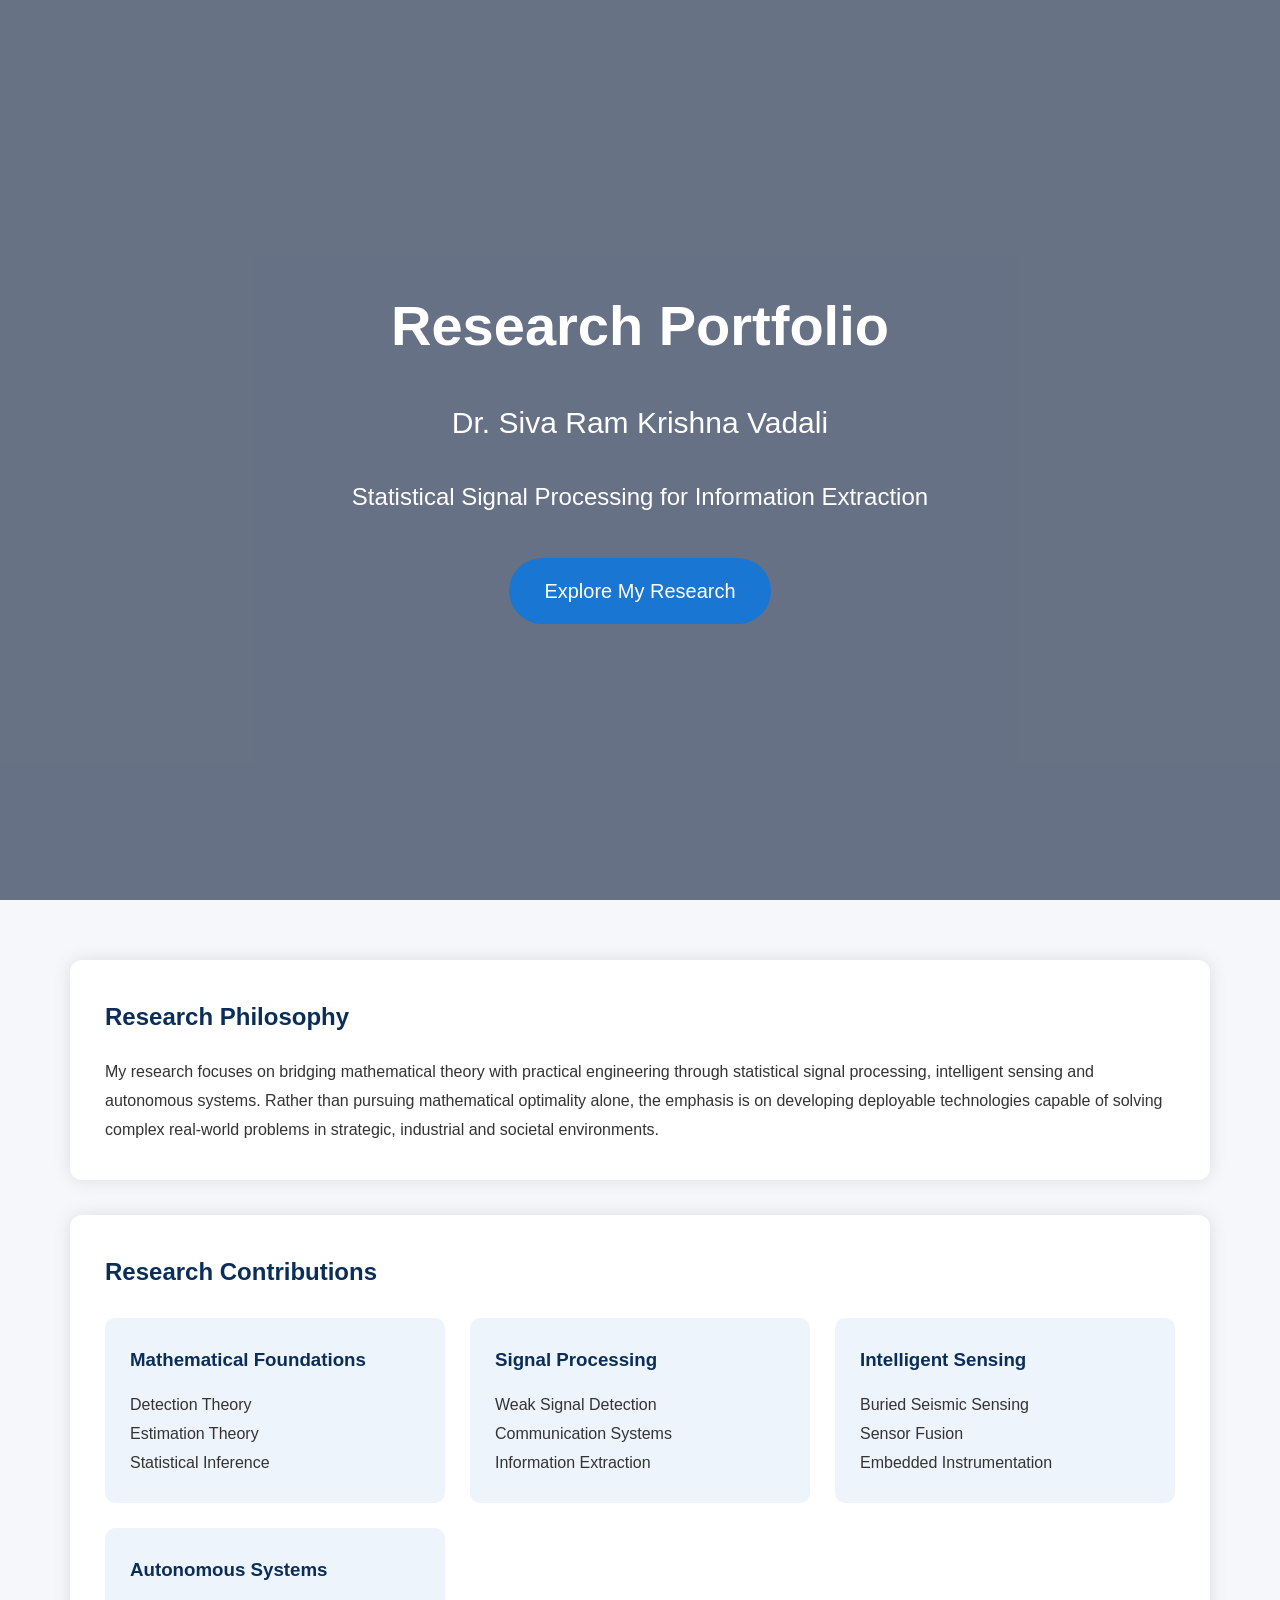
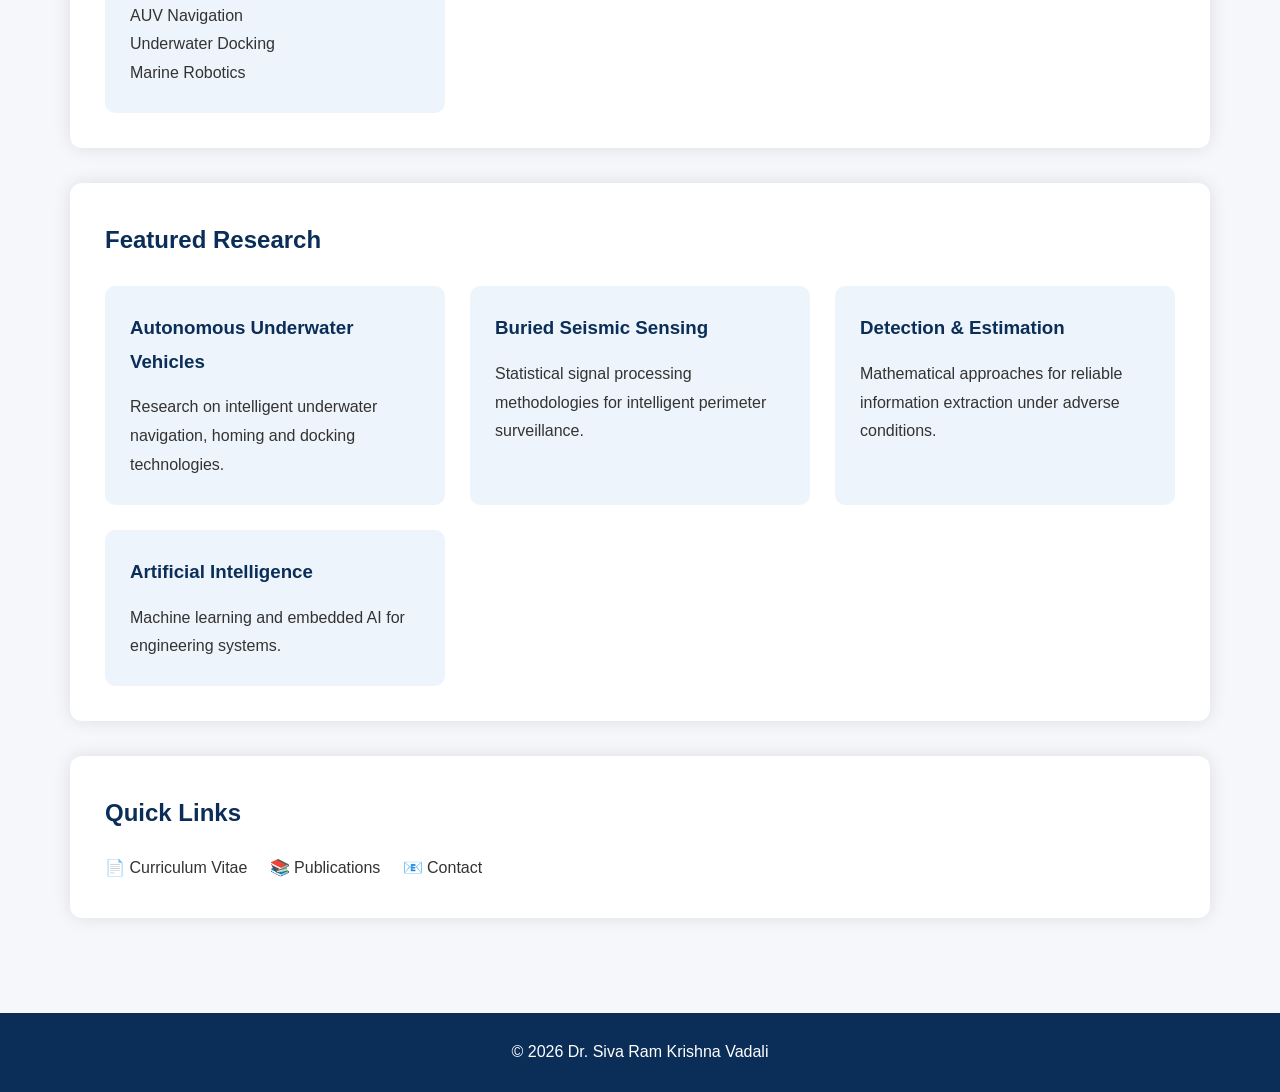
==== commit 87da368c: "Update index.html" ====
--- a/index.html
+++ b/index.html
@@ -6,125 +6,190 @@
 <meta charset="UTF-8">
 <meta name="viewport" content="width=device-width, initial-scale=1.0">
 
-<title>Dr. Siva Ram Krishna Vadali</title>
+<title>Research Portfolio | Dr. Siva Ram Krishna Vadali</title>
 
 <style>
 
 *{
-    margin:0;
-    padding:0;
-    box-sizing:border-box;
+margin:0;
+padding:0;
+box-sizing:border-box;
 }
 
 body{
 
-    font-family:Segoe UI, Arial, sans-serif;
-    background:#f4f7fb;
-    color:#222;
-    line-height:1.8;
-
-}
-
-header{
-
-    background:#0b2e59;
-    color:white;
-    text-align:center;
-    padding:70px 20px;
-
-}
-
-header h1{
-
-    font-size:46px;
-    margin-bottom:10px;
-
-}
-
-header h2{
-
-    font-weight:400;
-    margin-bottom:20px;
-
-}
-
-.tagline{
-
-    font-size:22px;
-    color:#dce8ff;
+font-family:Segoe UI,Arial,sans-serif;
+background:#f5f7fb;
+color:#333;
+line-height:1.8;
+
+}
+
+.hero{
+
+height:100vh;
+
+background:url("images/hero.jpg") center center/cover no-repeat;
+
+display:flex;
+
+justify-content:center;
+
+align-items:center;
+
+text-align:center;
+
+position:relative;
+
+}
+
+.hero::before{
+
+content:"";
+
+position:absolute;
+
+top:0;
+
+left:0;
+
+right:0;
+
+bottom:0;
+
+background:rgba(8,25,55,0.60);
+
+}
+
+.hero-content{
+
+position:relative;
+
+z-index:2;
+
+color:white;
+
+max-width:900px;
+
+padding:20px;
+
+}
+
+.hero h1{
+
+font-size:56px;
+
+margin-bottom:20px;
+
+}
+
+.hero h2{
+
+font-size:30px;
+
+font-weight:400;
+
+margin-bottom:25px;
+
+}
+
+.hero p{
+
+font-size:24px;
+
+}
+
+.button{
+
+display:inline-block;
+
+margin-top:40px;
+
+padding:15px 35px;
+
+background:#1976d2;
+
+color:white;
+
+text-decoration:none;
+
+border-radius:40px;
+
+font-size:20px;
 
 }
 
 .container{
 
-    max-width:1100px;
-    margin:auto;
-    padding:50px 25px;
-
-}
-
-.section{
-
-    background:white;
-    padding:35px;
-    margin-bottom:35px;
-    border-radius:10px;
-    box-shadow:0px 0px 15px rgba(0,0,0,0.10);
-
-}
-
-.section h2{
-
-    color:#0b2e59;
-    margin-bottom:20px;
-    border-bottom:3px solid #1976d2;
-    padding-bottom:10px;
-
-}
-
-.section p{
-
-    text-align:justify;
-    margin-bottom:15px;
-
-}
-
-ul{
-
-    margin-left:25px;
-
-}
-
-li{
-
-    margin-bottom:8px;
-
-}
-
-.quote{
-
-    font-size:22px;
-    text-align:center;
-    font-style:italic;
-    color:#0b2e59;
-    padding:25px;
+max-width:1200px;
+
+margin:auto;
+
+padding:60px 30px;
+
+}
+
+.card{
+
+background:white;
+
+padding:35px;
+
+margin-bottom:35px;
+
+border-radius:12px;
+
+box-shadow:0px 0px 18px rgba(0,0,0,0.10);
+
+}
+
+.card h2{
+
+color:#0b2e59;
+
+margin-bottom:20px;
+
+}
+
+.grid{
+
+display:grid;
+
+grid-template-columns:repeat(auto-fit,minmax(280px,1fr));
+
+gap:25px;
+
+margin-top:25px;
+
+}
+
+.box{
+
+background:#eef4fb;
+
+padding:25px;
+
+border-radius:10px;
+
+}
+
+.box h3{
+
+color:#0b2e59;
+
+margin-bottom:15px;
 
 }
 
 footer{
 
-    background:#0b2e59;
-    color:white;
-    text-align:center;
-    padding:25px;
-
-}
-
-.email{
-
-    color:#0b2e59;
-    font-weight:bold;
-    font-size:18px;
+background:#0b2e59;
+
+color:white;
+
+text-align:center;
+
+padding:25px;
 
 }
 
@@ -134,207 +199,213 @@
 
 <body>
 
-<header>
+<section class="hero">
+
+<div class="hero-content">
 
 <h1>
 
+Research Portfolio
+
+</h1>
+
+<h2>
+
 Dr. Siva Ram Krishna Vadali
 
-</h1>
+</h2>
+
+<p>
+
+Statistical Signal Processing for Information Extraction
+
+</p>
+
+<a class="button" href="#research">
+
+Explore My Research
+
+</a>
+
+</div>
+
+</section>
+
+<div class="container">
+
+<div class="card">
 
 <h2>
 
-Scientist–G
-
-<br>
-
-CSIR–Central Mechanical Engineering Research Institute
-
-<br>
-
-Ministry of Science & Technology
-
-Government of India
+Research Philosophy
 
 </h2>
 
-<div class="tagline">
-
-Signal Processing for Information Extraction
-
-</div>
-
-</header>
-
-<div class="container">
-
-<div class="section">
+<p>
+
+My research focuses on bridging mathematical theory with practical engineering through statistical signal processing, intelligent sensing and autonomous systems. Rather than pursuing mathematical optimality alone, the emphasis is on developing deployable technologies capable of solving complex real-world problems in strategic, industrial and societal environments.
+
+</p>
+
+</div>
+
+<div class="card" id="research">
 
 <h2>
 
-Welcome
+Research Contributions
 
 </h2>
 
-<p>
-
-Thank you for taking the time to visit my personal academic website.
-
-</p>
-
-<p>
-
-This website is currently being redesigned to better present my research journey, ongoing projects and professional activities in a more comprehensive and engaging manner. The objective is to create a platform that not only summarizes my professional accomplishments but also communicates the philosophy that has guided my research over the past two decades.
-
-</p>
-
-<p>
-
-My research broadly lies at the intersection of <b>Mathematical Statistics, Statistical Signal Processing, Communication Systems, Intelligent Sensing and Autonomous Engineering Systems</b>, with a long-term objective of translating rigorous mathematical concepts into practical technologies for strategic, industrial and societal applications.
-
-</p>
-
-<p>
-
-The completed website will provide detailed information on research activities, sponsored projects, publications, patents, technology transfers, academic engagements and opportunities for research collaboration.
-
-</p>
-
-<p>
-
-Until then, I sincerely appreciate your visit and your patience.
-
-</p>
-
-</div>
-
-<div class="section">
+<div class="grid">
+
+<div class="box">
+
+<h3>Mathematical Foundations</h3>
+
+<p>
+
+Detection Theory<br>
+
+Estimation Theory<br>
+
+Statistical Inference
+
+</p>
+
+</div>
+
+<div class="box">
+
+<h3>Signal Processing</h3>
+
+<p>
+
+Weak Signal Detection<br>
+
+Communication Systems<br>
+
+Information Extraction
+
+</p>
+
+</div>
+
+<div class="box">
+
+<h3>Intelligent Sensing</h3>
+
+<p>
+
+Buried Seismic Sensing<br>
+
+Sensor Fusion<br>
+
+Embedded Instrumentation
+
+</p>
+
+</div>
+
+<div class="box">
+
+<h3>Autonomous Systems</h3>
+
+<p>
+
+AUV Navigation<br>
+
+Underwater Docking<br>
+
+Marine Robotics
+
+</p>
+
+</div>
+
+</div>
+
+</div>
+
+<div class="card">
 
 <h2>
 
-Research Areas
+Featured Research
 
 </h2>
 
-<ul>
-
-<li>Mathematical Statistics</li>
-
-<li>Detection and Estimation Theory</li>
-
-<li>Statistical Signal Processing</li>
-
-<li>Communication Systems</li>
-
-<li>Information Extraction</li>
-
-<li>Intelligent Sensing</li>
-
-<li>Artificial Intelligence</li>
-
-<li>Autonomous Underwater Vehicles</li>
-
-<li>Underwater Homing & Docking</li>
-
-<li>Marine Robotics</li>
-
-<li>Buried Seismic Sensing</li>
-
-<li>Sensor Fusion</li>
-
-</ul>
-
-</div>
-
-<div class="section">
+<div class="grid">
+
+<div class="box">
+
+<h3>Autonomous Underwater Vehicles</h3>
+
+<p>
+
+Research on intelligent underwater navigation, homing and docking technologies.
+
+</p>
+
+</div>
+
+<div class="box">
+
+<h3>Buried Seismic Sensing</h3>
+
+<p>
+
+Statistical signal processing methodologies for intelligent perimeter surveillance.
+
+</p>
+
+</div>
+
+<div class="box">
+
+<h3>Detection & Estimation</h3>
+
+<p>
+
+Mathematical approaches for reliable information extraction under adverse conditions.
+
+</p>
+
+</div>
+
+<div class="box">
+
+<h3>Artificial Intelligence</h3>
+
+<p>
+
+Machine learning and embedded AI for engineering systems.
+
+</p>
+
+</div>
+
+</div>
+
+</div>
+
+<div class="card">
 
 <h2>
 
-Research Collaboration
+Quick Links
 
 </h2>
 
 <p>
 
-I welcome interactions with researchers, faculty members, students, government organizations and industry professionals interested in collaborative research, sponsored projects, technology development or academic discussions.
-
-</p>
-
-<p>
-
-Prospective students interested in internships, master's dissertations, doctoral research or project collaborations are encouraged to contact me by email with a brief curriculum vitae and statement of research interest.
-
-</p>
-
-</div>
-
-<div class="section">
-
-<h2>
-
-Contact
-
-</h2>
-
-<p class="email">
-
-Official Email
-
-<br><br>
-
-srkvadali.cmeri@csir.res.in
-
-</p>
-
-<br>
-
-<p class="email">
-
-Personal Email
-
-<br><br>
-
-srkvadali@gmail.com
-
-</p>
-
-<br>
-
-<p>
-
-<b>Office Address</b>
-
-<br><br>
-
-Underwater Robotics & Autonomous Systems Group (URASG)
-
-<br>
-
-CSIR–Central Mechanical Engineering Research Institute (CSIR–CMERI)
-
-<br>
-
-Mahatma Gandhi Avenue
-
-<br>
-
-Durgapur – 713209
-
-<br>
-
-West Bengal
-
-<br>
-
-India
-
-</p>
-
-</div>
-
-<div class="quote">
-
-"Meaningful engineering begins with meaningful scientific inquiry. The most impactful technologies emerge when mathematical rigor is combined with practical engineering insight."
+📄 Curriculum Vitae &nbsp;&nbsp;&nbsp;
+
+📚 Publications &nbsp;&nbsp;&nbsp;
+
+📧 Contact
+
+</p>
 
 </div>
 
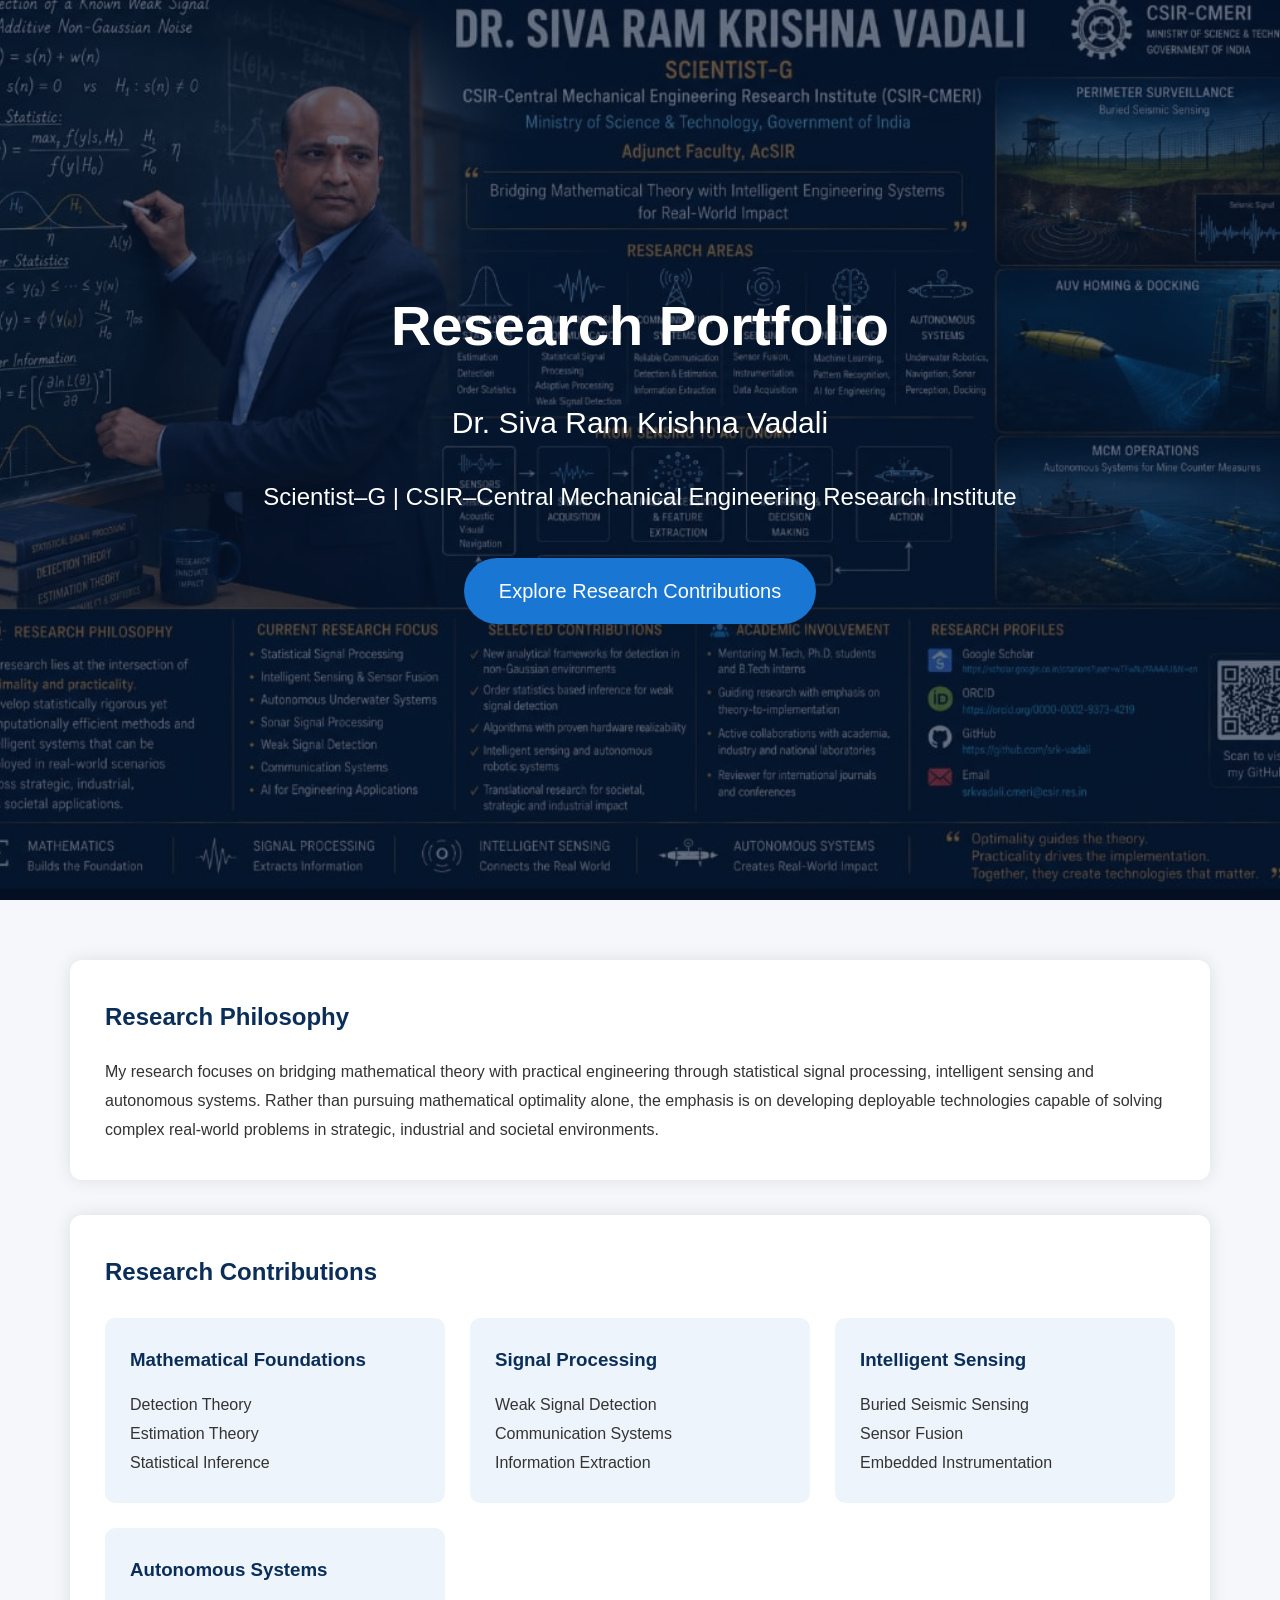
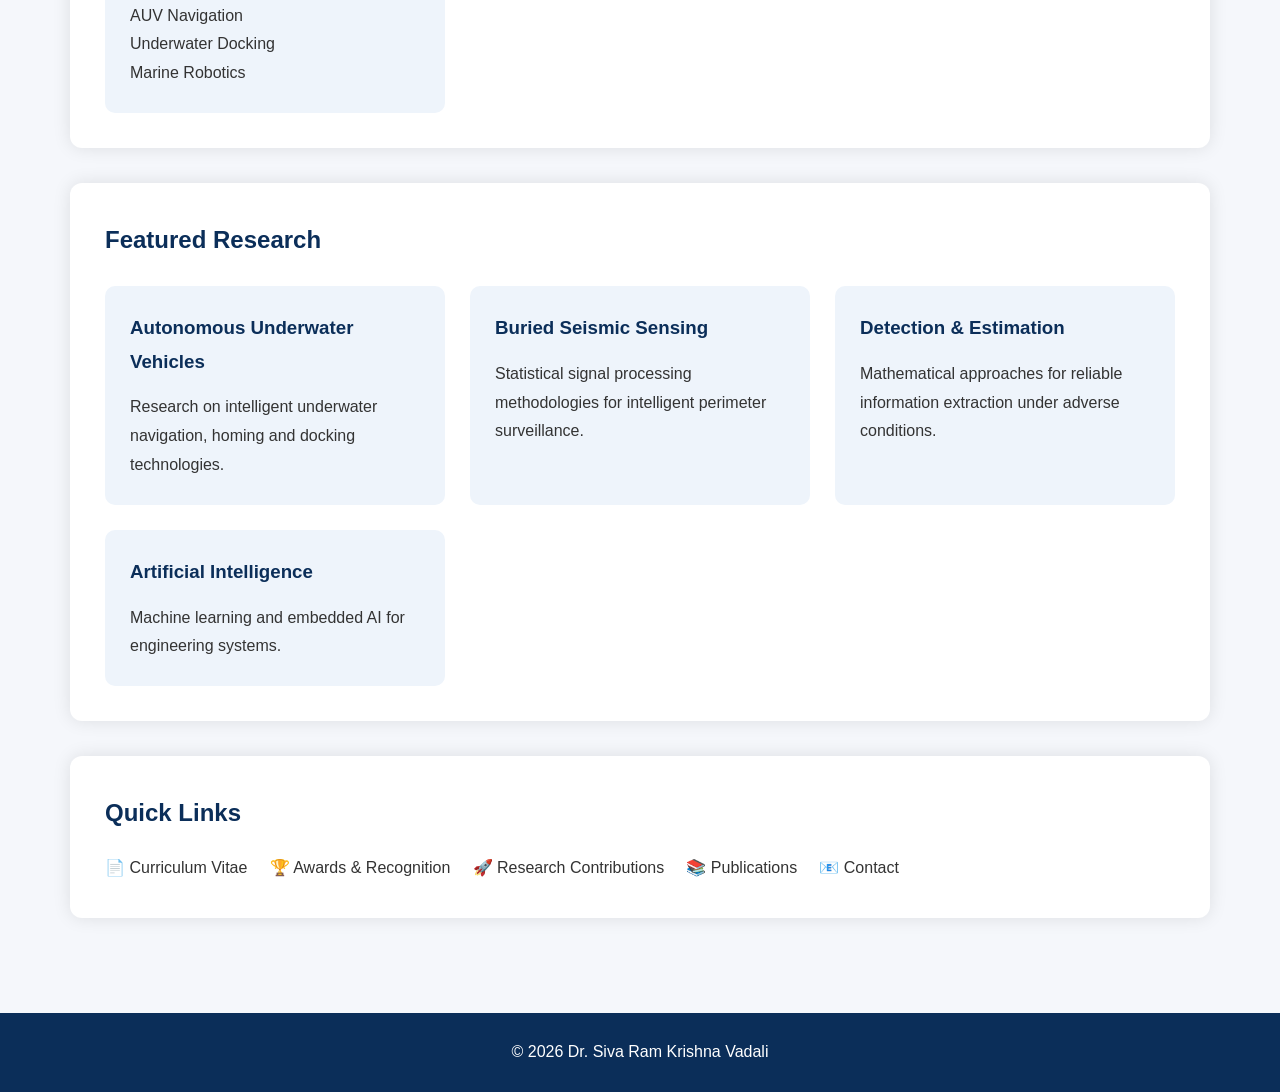
==== commit d23b3fca: "Add files via upload" ====
--- a/index.html
+++ b/index.html
@@ -6,7 +6,7 @@
 <meta charset="UTF-8">
 <meta name="viewport" content="width=device-width, initial-scale=1.0">
 
-<title>Research Portfolio | Dr. Siva Ram Krishna Vadali</title>
+<title>Dr. Siva Ram Krishna Vadali | Dr. Siva Ram Krishna Vadali</title>
 
 <style>
 
@@ -217,13 +217,13 @@
 
 <p>
 
-Statistical Signal Processing for Information Extraction
+Scientist–G | CSIR–Central Mechanical Engineering Research Institute
 
 </p>
 
 <a class="button" href="#research">
 
-Explore My Research
+Explore Research Contributions
 
 </a>
 
@@ -400,9 +400,9 @@
 <p>
 
 📄 Curriculum Vitae &nbsp;&nbsp;&nbsp;
-
+🏆 Awards & Recognition &nbsp;&nbsp;&nbsp;
+🚀 Research Contributions &nbsp;&nbsp;&nbsp;
 📚 Publications &nbsp;&nbsp;&nbsp;
-
 📧 Contact
 
 </p>
